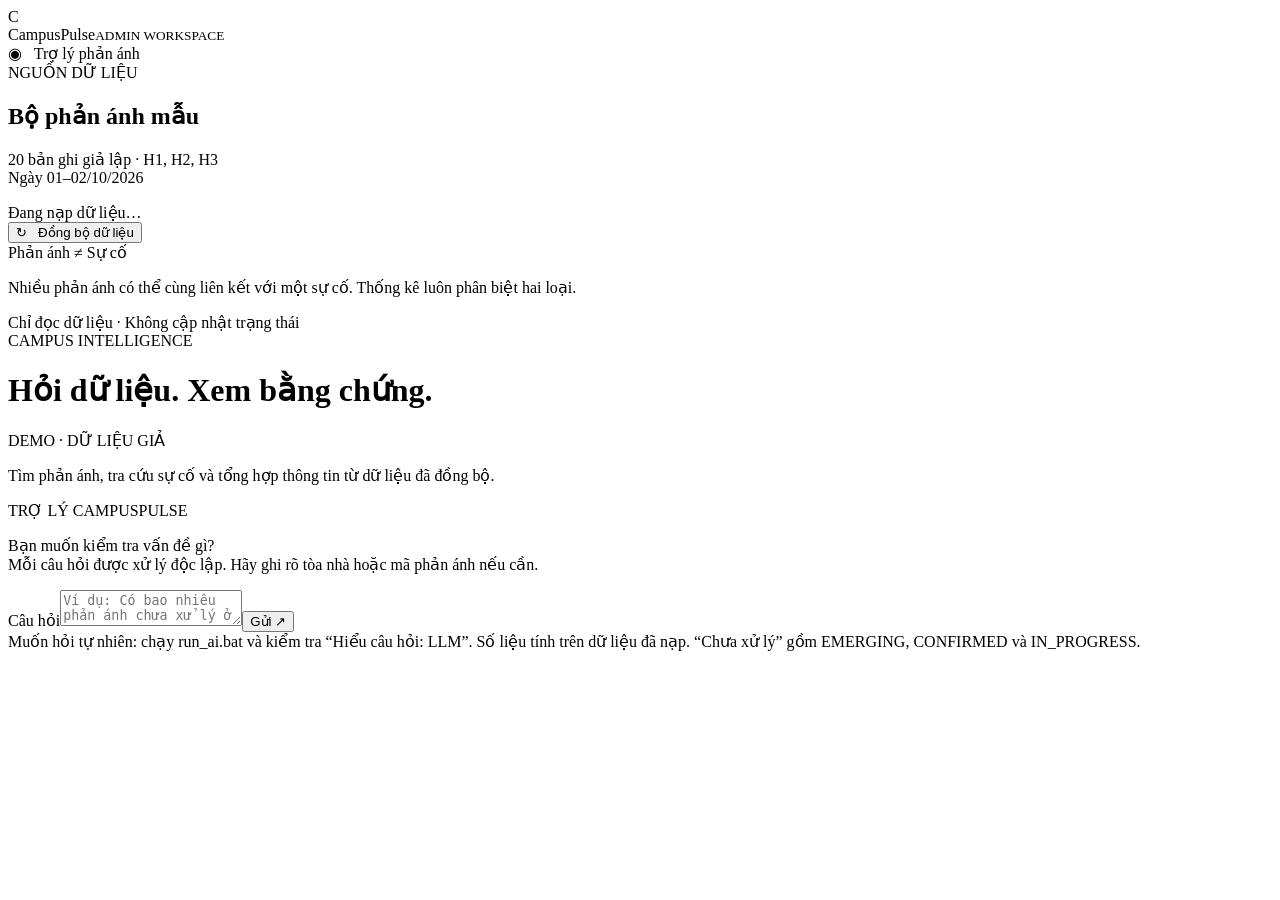
==== RAGadmin/static/index.html @ e0ab389b "feat(ui): dữ liệu phản ánh và giao diện web" ====
<!doctype html>
<html lang="vi">
<head>
  <meta charset="utf-8"><meta name="viewport" content="width=device-width, initial-scale=1">
  <title>CampusPulse · Trợ lý phản ánh</title><link rel="stylesheet" href="/static/style.css">
</head>
<body>
<div class="shell">
  <aside>
    <div class="brand"><span class="logo">C</span><div>CampusPulse<small>ADMIN WORKSPACE</small></div></div>
    <div class="nav active">◉ &nbsp; Trợ lý phản ánh</div>
    <div class="dataset"><span class="eyebrow">NGUỒN DỮ LIỆU</span><h2>Bộ phản ánh mẫu</h2><p>20 bản ghi giả lập · H1, H2, H3<br>Ngày 01–02/10/2026</p><div id="status">Đang nạp dữ liệu…</div><button id="sync" type="button">↻ &nbsp; Đồng bộ dữ liệu</button></div>
    <div class="note">Phản ánh ≠ Sự cố<p>Nhiều phản ánh có thể cùng liên kết với một sự cố. Thống kê luôn phân biệt hai loại.</p></div>
    <footer>Chỉ đọc dữ liệu · Không cập nhật trạng thái</footer>
  </aside>
  <main>
    <header><div><span class="eyebrow">CAMPUS INTELLIGENCE</span><h1>Hỏi dữ liệu. Xem bằng chứng.</h1></div><span class="badge">DEMO · DỮ LIỆU GIẢ</span></header>
    <p class="intro">Tìm phản ánh, tra cứu sự cố và tổng hợp thông tin từ dữ liệu đã đồng bộ.</p>

    <section id="messages" aria-label="Hội thoại" aria-live="polite"><article class="message bot"><div class="sender">TRỢ LÝ CAMPUSPULSE</div><p>Bạn muốn kiểm tra vấn đề gì?<br>Mỗi câu hỏi được xử lý độc lập. Hãy ghi rõ tòa nhà hoặc mã phản ánh nếu cần.</p></article></section>
    <form id="chat-form"><label class="sr-only" for="question">Câu hỏi</label><textarea id="question" rows="2" maxlength="1000" placeholder="Ví dụ: Có bao nhiêu phản ánh chưa xử lý ở H1?" required></textarea><button id="send" type="submit">Gửi ↗</button></form>
    <div class="footnote">Muốn hỏi tự nhiên: chạy run_ai.bat và kiểm tra “Hiểu câu hỏi: LLM”. Số liệu tính trên dữ liệu đã nạp. “Chưa xử lý” gồm EMERGING, CONFIRMED và IN_PROGRESS.</div>
  </main>
</div><script src="/static/app.js" defer></script>
</body></html>
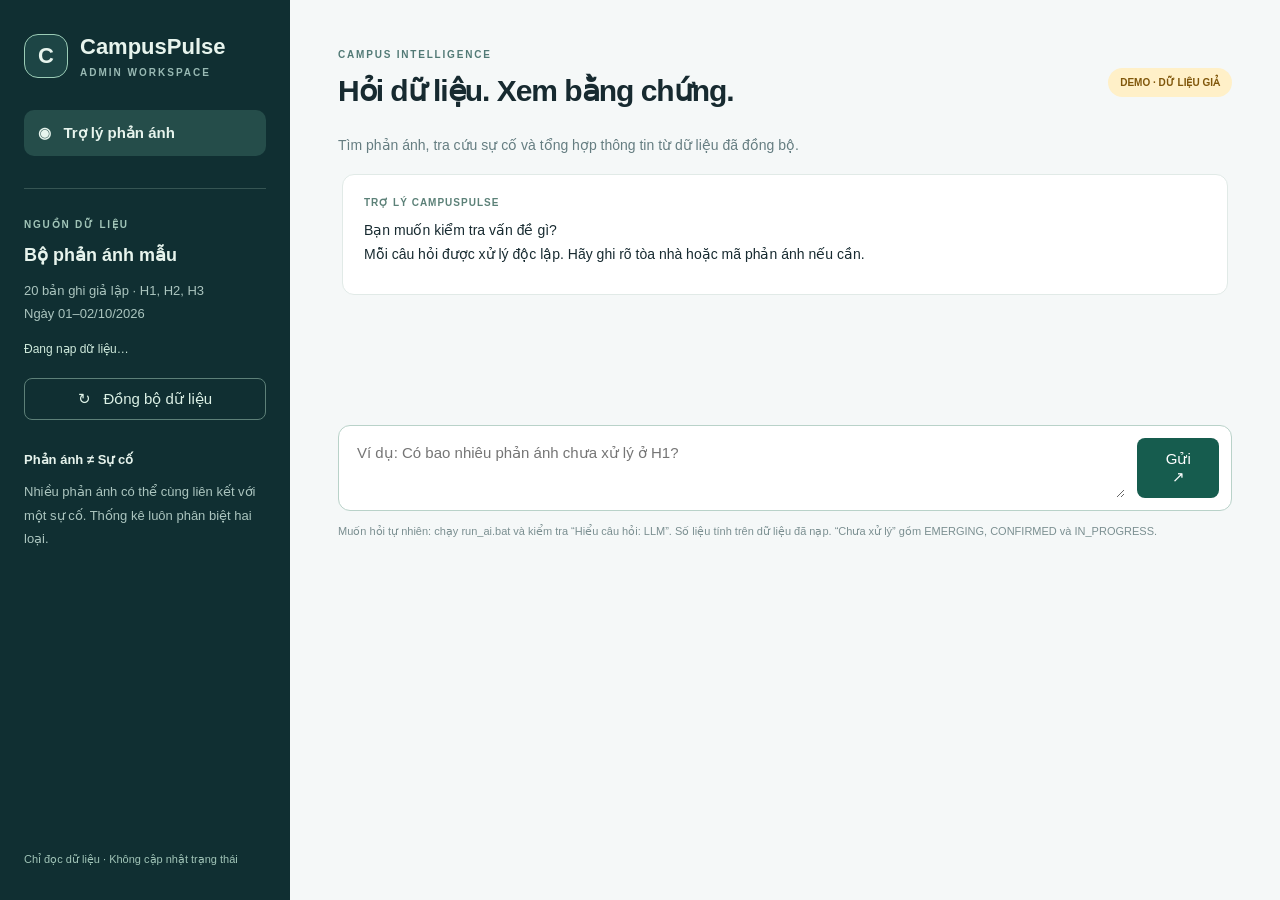
==== commit e9db3a48: "feat(ui): dữ liệu phản ánh mẫu và giao diện web" ====
--- a/RAGadmin/static/index.html
+++ b/RAGadmin/static/index.html
@@ -2,7 +2,7 @@
 <html lang="vi">
 <head>
   <meta charset="utf-8"><meta name="viewport" content="width=device-width, initial-scale=1">
-  <title>CampusPulse · Trợ lý phản ánh</title><link rel="stylesheet" href="/static/style.css">
+  <title>CampusPulse · Trợ lý phản ánh</title><link rel="stylesheet" href="style.css">
 </head>
 <body>
 <div class="shell">
--- a/RAGadmin/static/style.css
+++ b/RAGadmin/static/style.css
@@ -0,0 +1,370 @@
+:root {
+  font-family: Inter, Segoe UI, Arial, sans-serif;
+  color: #172a30;
+  background: #f5f8f8;
+  font-size: 15px;
+}
+
+* {
+  box-sizing: border-box;
+}
+
+body {
+  margin: 0;
+}
+
+/* Layout chính 2 cột */
+.shell {
+  display: grid;
+  grid-template-columns: 290px minmax(0, 1fr);
+  min-height: 100vh;
+}
+
+/* Sidebar bên trái */
+aside {
+  padding: 34px 24px;
+  background: #102f32;
+  color: #e7f4ed;
+  display: flex;
+  flex-direction: column;
+  gap: 32px;
+}
+
+.brand {
+  font-size: 22px;
+  font-weight: 700;
+  display: flex;
+  align-items: center;
+  gap: 12px;
+}
+
+.brand small {
+  display: block;
+  font-size: 10px;
+  letter-spacing: 2px;
+  margin-top: 7px;
+  color: #98b9b3;
+}
+
+.logo {
+  display: grid;
+  place-items: center;
+  border: 1px solid #9bccb6;
+  border-radius: 14px;
+  width: 44px;
+  height: 44px;
+  background: #1d4545;
+}
+
+.nav {
+  padding: 14px;
+  border-radius: 10px;
+  background: #254d4a;
+  font-weight: 600;
+}
+
+.eyebrow {
+  font-size: 10px;
+  letter-spacing: 1.8px;
+  font-weight: 700;
+  color: #527a76;
+}
+
+aside .eyebrow {
+  color: #a1c5b8;
+}
+
+h2 {
+  font-size: 18px;
+  margin: 13px 0;
+}
+
+aside p {
+  color: #abc5bf;
+  font-size: 13px;
+  line-height: 1.8;
+}
+
+.dataset {
+  border-top: 1px solid #365553;
+  padding-top: 25px;
+}
+
+#status {
+  font-size: 12px;
+  color: #cee9db;
+  line-height: 1.8;
+  white-space: pre-line;
+}
+
+button {
+  font: inherit;
+  cursor: pointer;
+}
+
+#sync {
+  background: transparent;
+  color: #dcf1e6;
+  border: 1px solid #5d8078;
+  padding: 11px 15px;
+  border-radius: 8px;
+  width: 100%;
+  margin-top: 18px;
+}
+
+.note {
+  font-weight: 600;
+  font-size: 13px;
+}
+
+.note p {
+  font-weight: 400;
+}
+
+aside footer {
+  font-size: 11px;
+  color: #a1c5b8;
+  margin-top: auto;
+}
+
+/* Khu vực nội dung chính bên phải */
+main {
+  max-width: 1150px;
+  width: 100%;
+  margin: 0 auto;
+  padding: 44px 48px 24px;
+}
+
+header {
+  display: flex;
+  align-items: center;
+  justify-content: space-between;
+  gap: 20px;
+}
+
+h1 {
+  font-size: 30px;
+  letter-spacing: -1px;
+  margin: 12px 0;
+}
+
+.badge {
+  white-space: nowrap;
+  font-size: 10px;
+  font-weight: 700;
+  color: #80570b;
+  background: #fff0c8;
+  border-radius: 20px;
+  padding: 9px 12px;
+}
+
+.intro {
+  font-size: 14px;
+  color: #657d81;
+  line-height: 1.6;
+}
+
+/* Các câu hỏi mẫu */
+.samples {
+  display: grid;
+  grid-template-columns: 1fr 1fr;
+  gap: 9px;
+  margin: 24px 0;
+}
+
+.samples button {
+  border: 1px solid #d8e5e3;
+  text-align: left;
+  color: #335c5a;
+  background: #fff;
+  border-radius: 9px;
+  padding: 13px;
+  font-size: 12px;
+  line-height: 1.5;
+}
+
+.samples button:hover {
+  border-color: #4f9481;
+  background: #f1faf5;
+}
+
+/* Khung tin nhắn chat */
+#messages {
+  min-height: 240px;
+  max-height: 52vh;
+  overflow-y: auto;
+  padding: 4px 4px 20px;
+  scroll-behavior: smooth;
+}
+
+.message {
+  border-radius: 12px;
+  padding: 19px 21px;
+  margin: 0 0 16px;
+  background: white;
+  border: 1px solid #e1eae7;
+  line-height: 1.7;
+  font-size: 14px;
+}
+
+.message p {
+  white-space: pre-wrap;
+  margin: 8px 0;
+  overflow-wrap: anywhere;
+}
+
+.sender {
+  font-size: 10px;
+  color: #5c8178;
+  font-weight: 700;
+  letter-spacing: 1px;
+}
+
+.user {
+  margin-left: 15%;
+  background: #e6f2ed;
+  border-color: #d1e8dd;
+}
+
+.meta {
+  font-size: 11px;
+  color: #66817c;
+  margin-top: 14px;
+}
+
+.warning {
+  color: #86600f;
+  font-size: 12px;
+}
+
+/* Khung hiển thị bằng chứng */
+details {
+  margin-top: 12px;
+  border-top: 1px solid #e4ece9;
+  padding-top: 10px;
+  font-size: 12px;
+}
+
+summary {
+  cursor: pointer;
+  color: #306659;
+  font-weight: 600;
+}
+
+.evidence {
+  padding: 9px 0;
+  border-bottom: 1px solid #edf2ef;
+  white-space: pre-wrap;
+  overflow-wrap: anywhere;
+}
+
+/* Form gửi câu hỏi */
+form {
+  display: flex;
+  gap: 12px;
+  background: white;
+  border: 1px solid #b9d2c9;
+  padding: 12px;
+  border-radius: 12px;
+  margin-top: 15px;
+}
+
+textarea {
+  resize: vertical;
+  border: 0;
+  outline: 0;
+  font: inherit;
+  width: 100%;
+  min-height: 52px;
+  background: transparent;
+  padding: 6px;
+  color: #172a30;
+}
+
+#send {
+  background: #165c4e;
+  color: white;
+  border: 0;
+  border-radius: 8px;
+  padding: 12px 22px;
+  align-self: center;
+}
+
+button:disabled {
+  opacity: 0.5;
+  cursor: wait;
+}
+
+.footnote {
+  font-size: 11px;
+  color: #7b8f91;
+  margin-top: 12px;
+  line-height: 1.6;
+}
+
+.sr-only {
+  position: absolute;
+  width: 1px;
+  height: 1px;
+  overflow: hidden;
+  clip: rect(0, 0, 0, 0);
+}
+
+button:focus-visible,
+textarea:focus-visible,
+summary:focus-visible {
+  outline: 2px solid #48a787;
+  outline-offset: 3px;
+}
+
+/* Responsive cho thiết bị nhỏ */
+@media (max-width: 850px) {
+  .shell {
+    grid-template-columns: 1fr;
+  }
+  aside {
+    padding: 20px;
+    gap: 20px;
+  }
+  .nav,
+  .note,
+  aside footer {
+    display: none;
+  }
+  .dataset {
+    padding-top: 14px;
+  }
+  .dataset h2,
+  .dataset p {
+    display: none;
+  }
+  #sync {
+    max-width: 220px;
+  }
+  main {
+    padding: 25px 20px;
+  }
+  h1 {
+    font-size: 25px;
+  }
+  header {
+    align-items: flex-start;
+    flex-direction: column;
+    gap: 5px;
+  }
+  .samples {
+    grid-template-columns: 1fr 1fr;
+  }
+  #messages {
+    max-height: 55vh;
+  }
+}
+
+@media (max-width: 450px) {
+  .samples {
+    grid-template-columns: 1fr;
+  }
+  #send {
+    padding: 12px;
+  }
+}
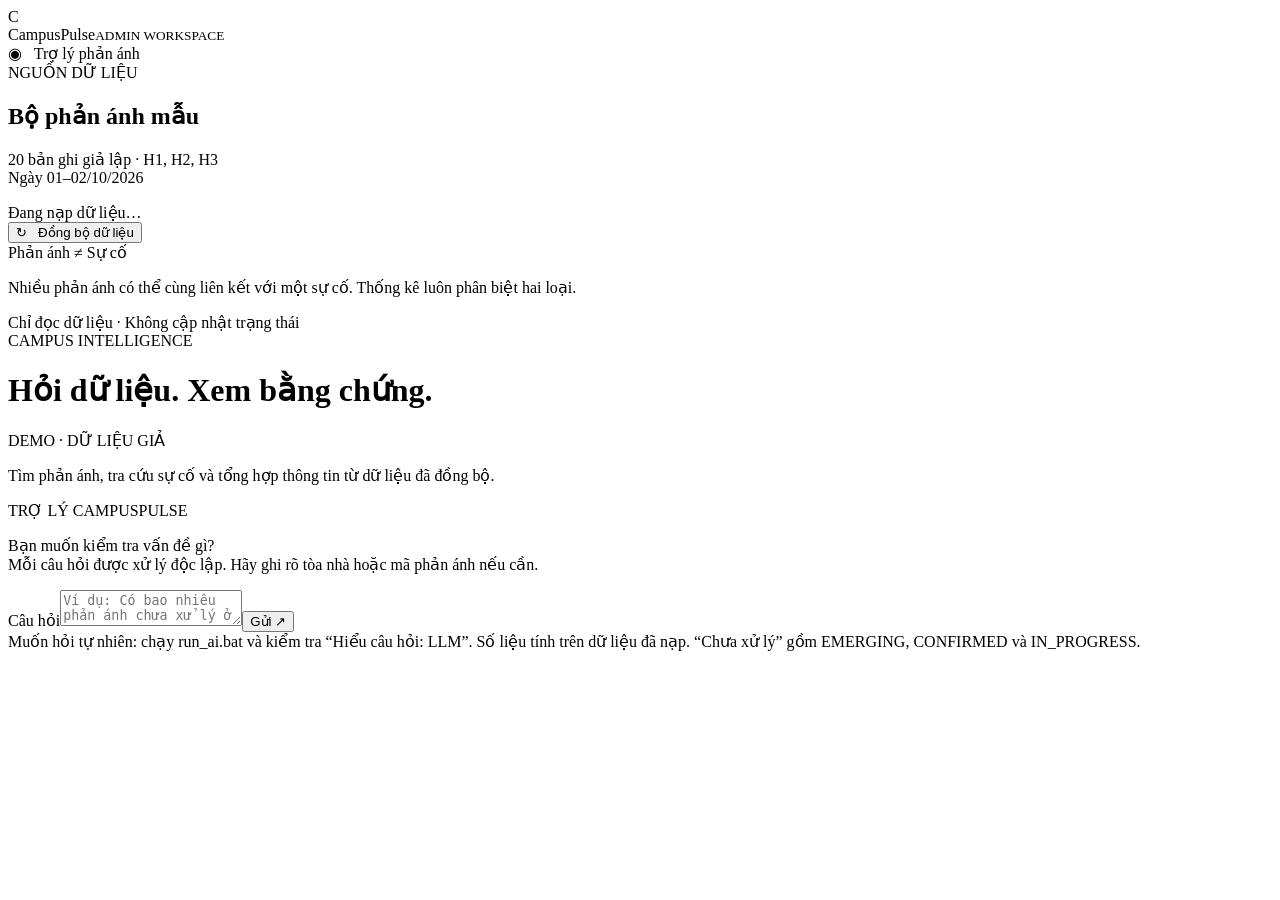
==== commit 3d7d7301: "chore: khung RAGadmin (requirements, .env.example)" ====
--- a/RAGadmin/static/index.html
+++ b/RAGadmin/static/index.html
@@ -2,7 +2,7 @@
 <html lang="vi">
 <head>
   <meta charset="utf-8"><meta name="viewport" content="width=device-width, initial-scale=1">
-  <title>CampusPulse · Trợ lý phản ánh</title><link rel="stylesheet" href="style.css">
+  <title>CampusPulse · Trợ lý phản ánh</title><link rel="stylesheet" href="/static/style.css">
 </head>
 <body>
 <div class="shell">
